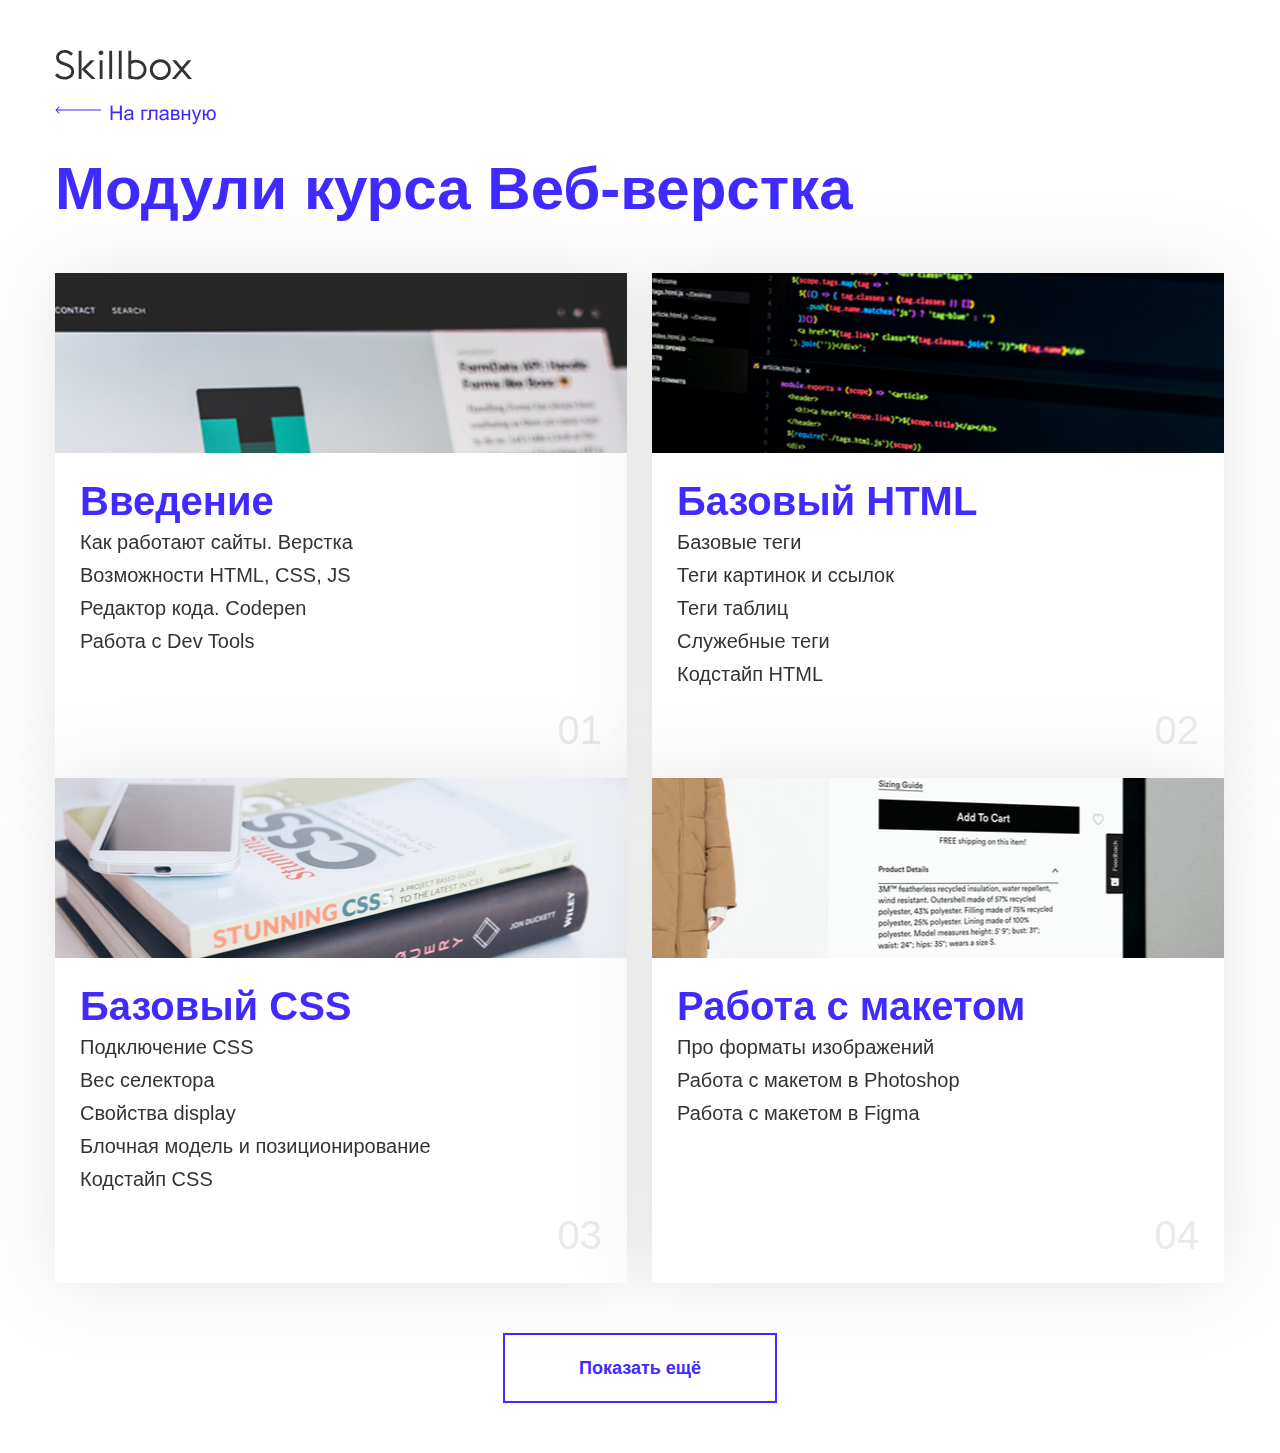
==== modules.html @ 40174367 "5" ====
<!DOCTYPE html>
<html lang="ru">

<head>
  <meta charset="UTF-8">
  <meta http-equiv="X-UA-Compatible" content="IE=edge">
  <meta name="viewport" content="width=device-width, initial-scale=1.0">
  <title>Модули курса Веб-верстка</title>
  <link rel="stylesheet" href="css/normalize.css">
  <link rel="stylesheet" href="css/style.css">
</head>

<body>
  <div class="modules_container">
    <img class="modules_logo" src="img/Skillbox-logo.svg" alt="Логотип skillbox">
    <a class="modules_link" href="index.html" target="_blank">
      <img class="modules_icon" src="img/Home_page.png" alt="Cсылка «На главную» ведет на страницу index"></a>
    <h1 class="modules_title">Модули курса Веб-верстка</h1>
    <div class="modules_section">
      <ul class="modules_list">
        <li class="modules_item modules_image_1">
          <h2 class="modules_title_1">Введение</h2>
          <h3 class="modules_lead">Как работают сайты. Верстка</h3>
          <h3 class="modules_lead">Возможности HTML, CSS, JS</h3>
          <h3 class="modules_lead">Редактор кода. Codepen</h3>
          <h3 class="modules_lead">Работа с Dev Tools</h3>
          <p class="modules_widget">01</p>
        </li>
        <li class="modules_item modules_image_2">
          <h2 class="modules_title_1">Базовый HTML</h2>
          <h3 class="modules_lead">Базовые теги</h3>
          <h3 class="modules_lead">Теги картинок и ссылок</h3>
          <h3 class="modules_lead">Теги таблиц</h3>
          <h3 class="modules_lead">Служебные теги</h3>
          <h3 class="modules_lead">Кодстайп HTML</h3>
          <p class="modules_widget">02</p>
        </li>
        <li class="modules_item modules_image_3">
          <h2 class="modules_title_1">Базовый CSS</h2>
          <h3 class="modules_lead">Подключение CSS</h3>
          <h3 class="modules_lead">Вес селектора</h3>
          <h3 class="modules_lead">Свойства display</h3>
          <h3 class="modules_lead">Блочная модель и позиционирование</h3>
          <h3 class="modules_lead">Кодстайп CSS</h3>
          <p class="modules_widget">03</p>
        </li>
        <li class="modules_item modules_image_4">
          <h2 class="modules_title_1">Работа с макетом</h2>
          <h3 class="modules_lead">Про форматы изображений</h3>
          <h3 class="modules_lead">Работа с макетом в Photoshop</h3>
          <h3 class="modules_lead">Работа с макетом в Figma</h3>
          <p class="modules_widget">04</p>
        </li>
      </ul>
    </div>
    <div class="modules_preview">
      <button class="modules_preview_1">Показать ещё</button>
    </div>
  </div>
</body>

</html>
---- css/style.css ----
html {
  box-sizing: border-box;
}

*,
*::before,
*::after {
  box-sizing: inherit;
}

a {
  color: inherit;
  text-decoration: none;
}

img {
  max-width: 100%;
}

body {
  font-family: Arial, Verdana, sans-serif;
}

.index_main-content {
  display: flex;
  flex-direction: column;
  align-items: center;
  justify-content: center;
  min-height: 100vh;
  color: #fff;
  background-color: #070217;
}

.index_logo {
  display: block;
  margin-bottom: 50px;
}

.index_aside {
  margin-bottom: 50px;
  font-size: 0;
}

.index_aside_link {
  display: inline-block;
  padding: 24px 49px;
  margin-right: 25px;
  font-weight: 700;
  font-size: 18px;
  background-color: #3f2aff;
}

.index_link_download {
  font-weight: 700;
  font-size: 18px;
  color: #3f2aff;
  padding-left: 30px;
  background-image: url("../img/download.png");
  background-position: left center;
  background-size: 20px 20px;
  background-repeat: no-repeat;
}

.index_aside_link:last-child {
  margin: 0;
}

.article_container {
  margin: 0 auto;
  padding: 80px 0;
  width: 1170px;
}

.article_title {
  margin: 0;
  margin-bottom: 40px;
  font-weight: 400;
  font-size: 60px;
  color: #333;
}

.article_lead {
  margin: 0;
  margin-bottom: 40px;
  width: 872px;
  font-weight: 400;
  font-size: 20px;
  line-height: 32px;
  color: #333;
}

.article_lead:last-child {
  margin: 0;
}

.article_desc {
  border-radius: 20px;
  padding: 50px 95px;
  width: 100%;
  font-weight: 700;
  font-size: 30px;
  color: #fff;
  background-color: #3f2aff;
}

.article_section_1:last-child {
  margin: 0;
}

.article_section_1 {
  margin-bottom: 40px;
}

.article_section {
  margin-bottom: 40px;
  border-radius: 20px;
  padding: 30px;
  background-color: #f3f3f3;
  background-position: right center;
  background-repeat: no-repeat;
}

.article_item::marker {
  color: blue;
  font-size: 1.2em;
}

.article_link {
  border-bottom: 1px solid #3f2aff;
  font-size: 20px;
  color: #3f2aff;
}

.article_section:last-child {
  margin: 0;
}

.article_pic1 {
  background-image: url("../img/decorate-1.png");
}

.article_pic2 {
  background-image: url("../img/decorate-2.png");
}

.article_pic {
  margin: 0;
  display: inline-block;
  margin-bottom: 40px;
  width: 872px;
  font-size: 0;
}

.article_pic:last-child {
  margin: 0;
}

.article_desc1 {
  border: 1px solid #b6b6b6;
  border-top: none;
  padding: 19px;
  font-weight: 400;
  font-size: 14px;
  text-align: center;
}

.article_section .article_lead {
  width: 692px;
  margin-bottom: 10px;
}

.article_section .article_lead:last-child {
  margin: 0;
}

.article_subject {
  margin: 0;
  margin-bottom: 10px;
  font-size: 40px;
  line-height: 46px;
  color: #333;
}

.article_heading {
  margin: 0;
  margin-bottom: 10px;
  font-weight: 400;
  font-size: 30px;
  line-height: 34px;
  color: #333;
}

.article_list {
  margin: 0;
  padding-left: 15px;
}

.article_item {
  margin: 0;
}

.article_item:not(:last-child) {
  margin-bottom: 20px;
}

.article_image {
  margin: 0;
  margin-bottom: 40px;
}

.modules_container {
  width: 1170px;
  margin: 0 auto;
  padding: 50px 0;

}

.modules_logo {
  display: block;
  margin-bottom: 25px;
  width: 137px;
  height: 30px;
  color: #333;
}

.modules_link {
  padding: 20px 0 0 55px;
  background-image: url("../img/Arrow 1.png");
  background-position: left center;
  background-repeat: no-repeat;
  color: #3f2aff;

}

.modules_icon {
  /* margin-bottom: 25px; */
  font-size: 20px;
  font-weight: 400;
  line-height: 23px;
  color: #3f2aff;
}

.modules_title {
  margin: 0;
  margin-bottom: 50px;
  padding-top: 25px;
  font-weight: 700;
  font-size: 60px;
  line-height: 69px;
  color: #3f2aff;
}

.modules_list {
  margin: 0;
  list-style: none;
}

* {
  box-sizing: border-box;
}

.modules_section {
  width: 1170px;
  margin: 0 auto;
  margin-bottom: 50px;
  font-family: "Arial", san-serif;
}

.modules_list {
  font-size: 0;
  padding: 0;
  list-style: none;
}

.modules_item {
  width: 572px;
  height: 505px;
  position: relative;
  display: inline-block;
  filter: drop-shadow(0px 0px 40px rgba(0, 0, 0, 0.1));
  background-color: #fff;
  vertical-align: top;
  font-size: 16px;
  margin-right: 25px;
  padding: 205px 25px 25px 25px;
}

.modules_item:nth-child(2n) {
  margin: 0;
}

.modules_item:before {
  content: "";
  position: absolute;
  top: 0;
  left: 0;
  width: 100%;
  height: 180px;
  background-size: cover;
}

.modules_image_1::before {
  background-image: url("../img/photo-1.png");
}

.modules_image_2::before {
  background-image: url("../img/photo-2.png");
}

.modules_image_3::before {
  background-image: url("../img/photo-3.png");
}

.modules_image_4::before {
  background-image: url("../img/photo-4.png");
}

.modules_title_1 {
  margin: 0;
  margin-bottom: 2px;
  font-size: 40px;
  line-height: 46px;
  color: #3f2Aff;
  ;
}

.modules_lead {
  margin: 0;
  font-family: 'Arial';
  font-style: normal;
  font-weight: 400;
  font-size: 20px;
  line-height: 165%;
  color: #333;
}

.modules_widget {
  margin: 0;
  position: absolute;
  bottom: 25px;
  right: 25px;
  font-family: 'Arial';
  font-style: normal;
  font-weight: 400;
  font-size: 40px;
  line-height: 46px;
  color: #eaeaea;
}

.modules_preview {
  margin: 0;
  text-align: center;
}

.modules_preview_1 {
  background-color: #fff;
  width: 274px;
  height: 70px;
  border: 2px solid #3f2aff;
  font-weight: 700;
  font-size: 18px;
  line-height: 21px;
  color: #3f2aff;
}
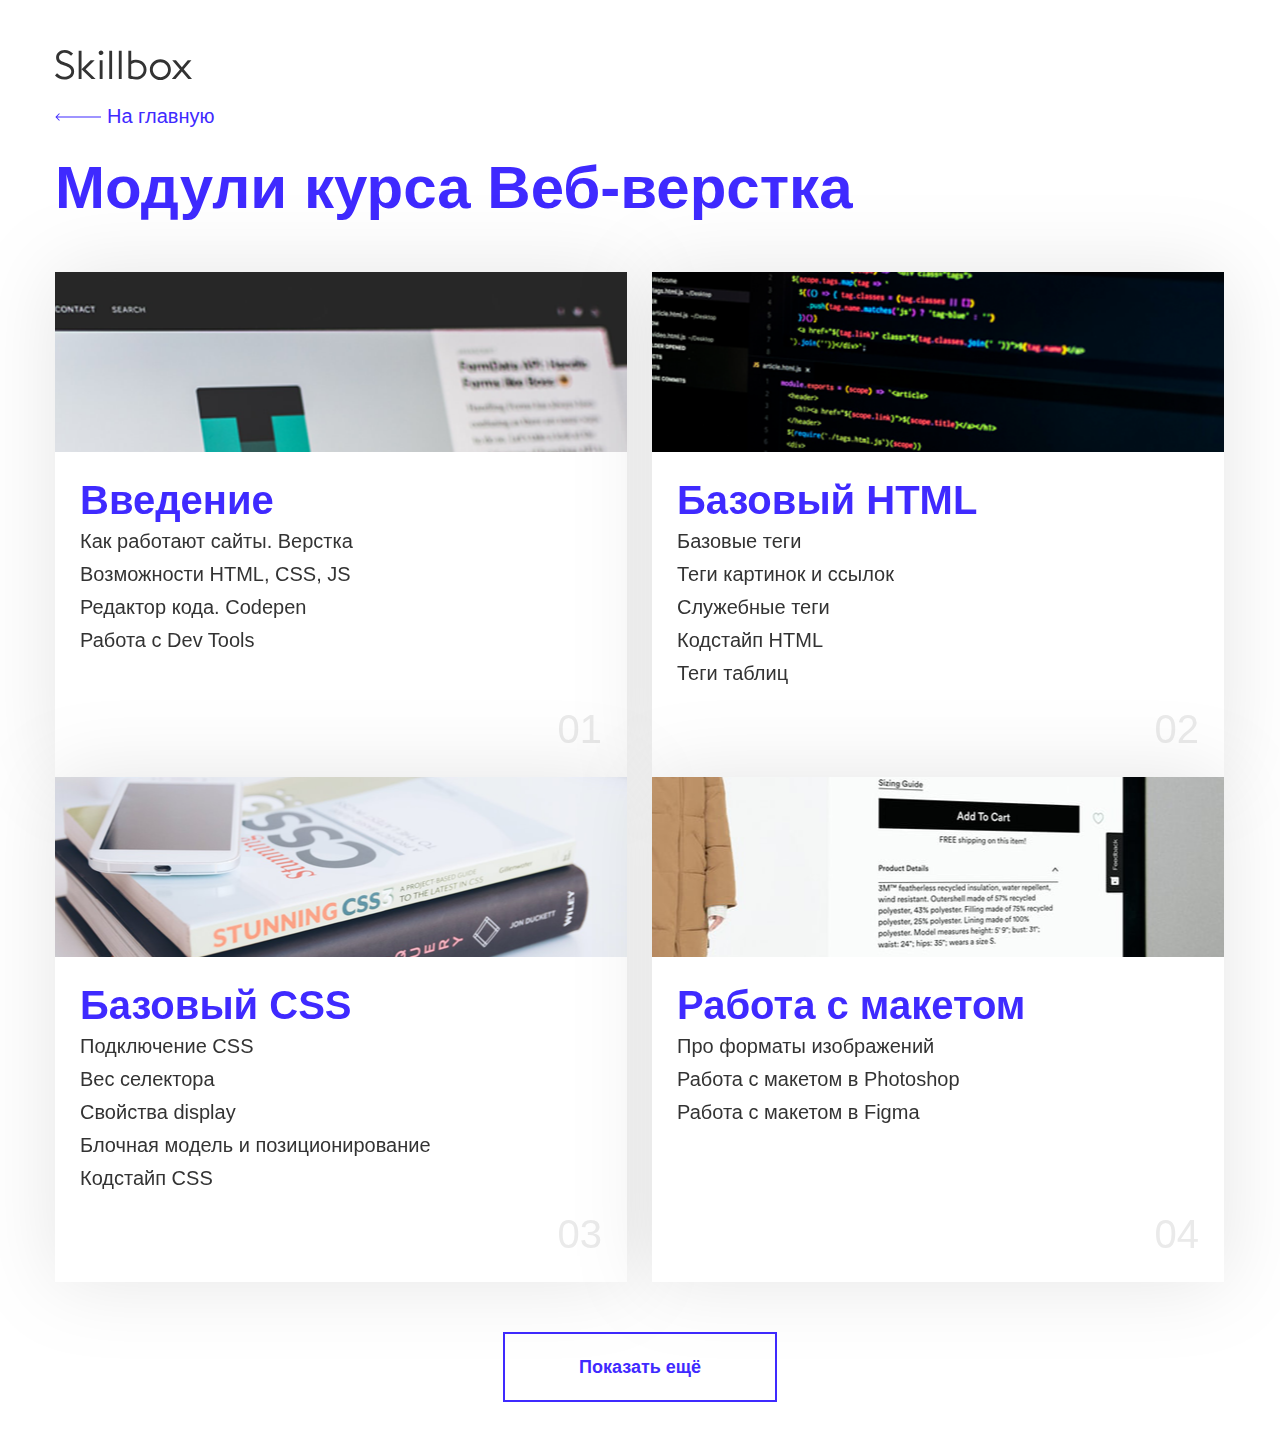
==== commit ae528ba0: "v5-1" ====
--- a/modules.html
+++ b/modules.html
@@ -12,9 +12,10 @@
 
 <body>
   <div class="modules_container">
-    <img class="modules_logo" src="img/Skillbox-logo.svg" alt="Логотип skillbox">
-    <a class="modules_link" href="index.html" target="_blank">
-      <img class="modules_icon" src="img/Home_page.png" alt="Cсылка «На главную» ведет на страницу index"></a>
+    <a class="modules_logo" href="index.html" target="_blank">
+      <img class="modules_logo" src="img/Skillbox-logo.svg"
+        alt="Логотип skillbox ссылкой на главную страницу index"></a>
+    <a class="modules_link" href="index.html" target="_blank">На главную</a>
     <h1 class="modules_title">Модули курса Веб-верстка</h1>
     <div class="modules_section">
       <ul class="modules_list">
@@ -30,9 +31,9 @@
           <h2 class="modules_title_1">Базовый HTML</h2>
           <h3 class="modules_lead">Базовые теги</h3>
           <h3 class="modules_lead">Теги картинок и ссылок</h3>
-          <h3 class="modules_lead">Теги таблиц</h3>
           <h3 class="modules_lead">Служебные теги</h3>
           <h3 class="modules_lead">Кодстайп HTML</h3>
+          <h3 class="modules_lead">Теги таблиц</h3>
           <p class="modules_widget">02</p>
         </li>
         <li class="modules_item modules_image_3">
--- a/css/style.css
+++ b/css/style.css
@@ -223,27 +223,25 @@
   color: #333;
 }
 
+.modules_logo:last-child {
+  margin: 0;
+}
+
 .modules_link {
-  padding: 20px 0 0 55px;
+  display: inline-block;
+  margin-bottom: 25px;
+  font-weight: 400;
+  font-size: 20px;
+  color: #3f2aff;
+  padding-left: 52px;
   background-image: url("../img/Arrow 1.png");
   background-position: left center;
   background-repeat: no-repeat;
-  color: #3f2aff;
-
-}
-
-.modules_icon {
-  /* margin-bottom: 25px; */
-  font-size: 20px;
-  font-weight: 400;
-  line-height: 23px;
-  color: #3f2aff;
 }
 
 .modules_title {
   margin: 0;
   margin-bottom: 50px;
-  padding-top: 25px;
   font-weight: 700;
   font-size: 60px;
   line-height: 69px;
